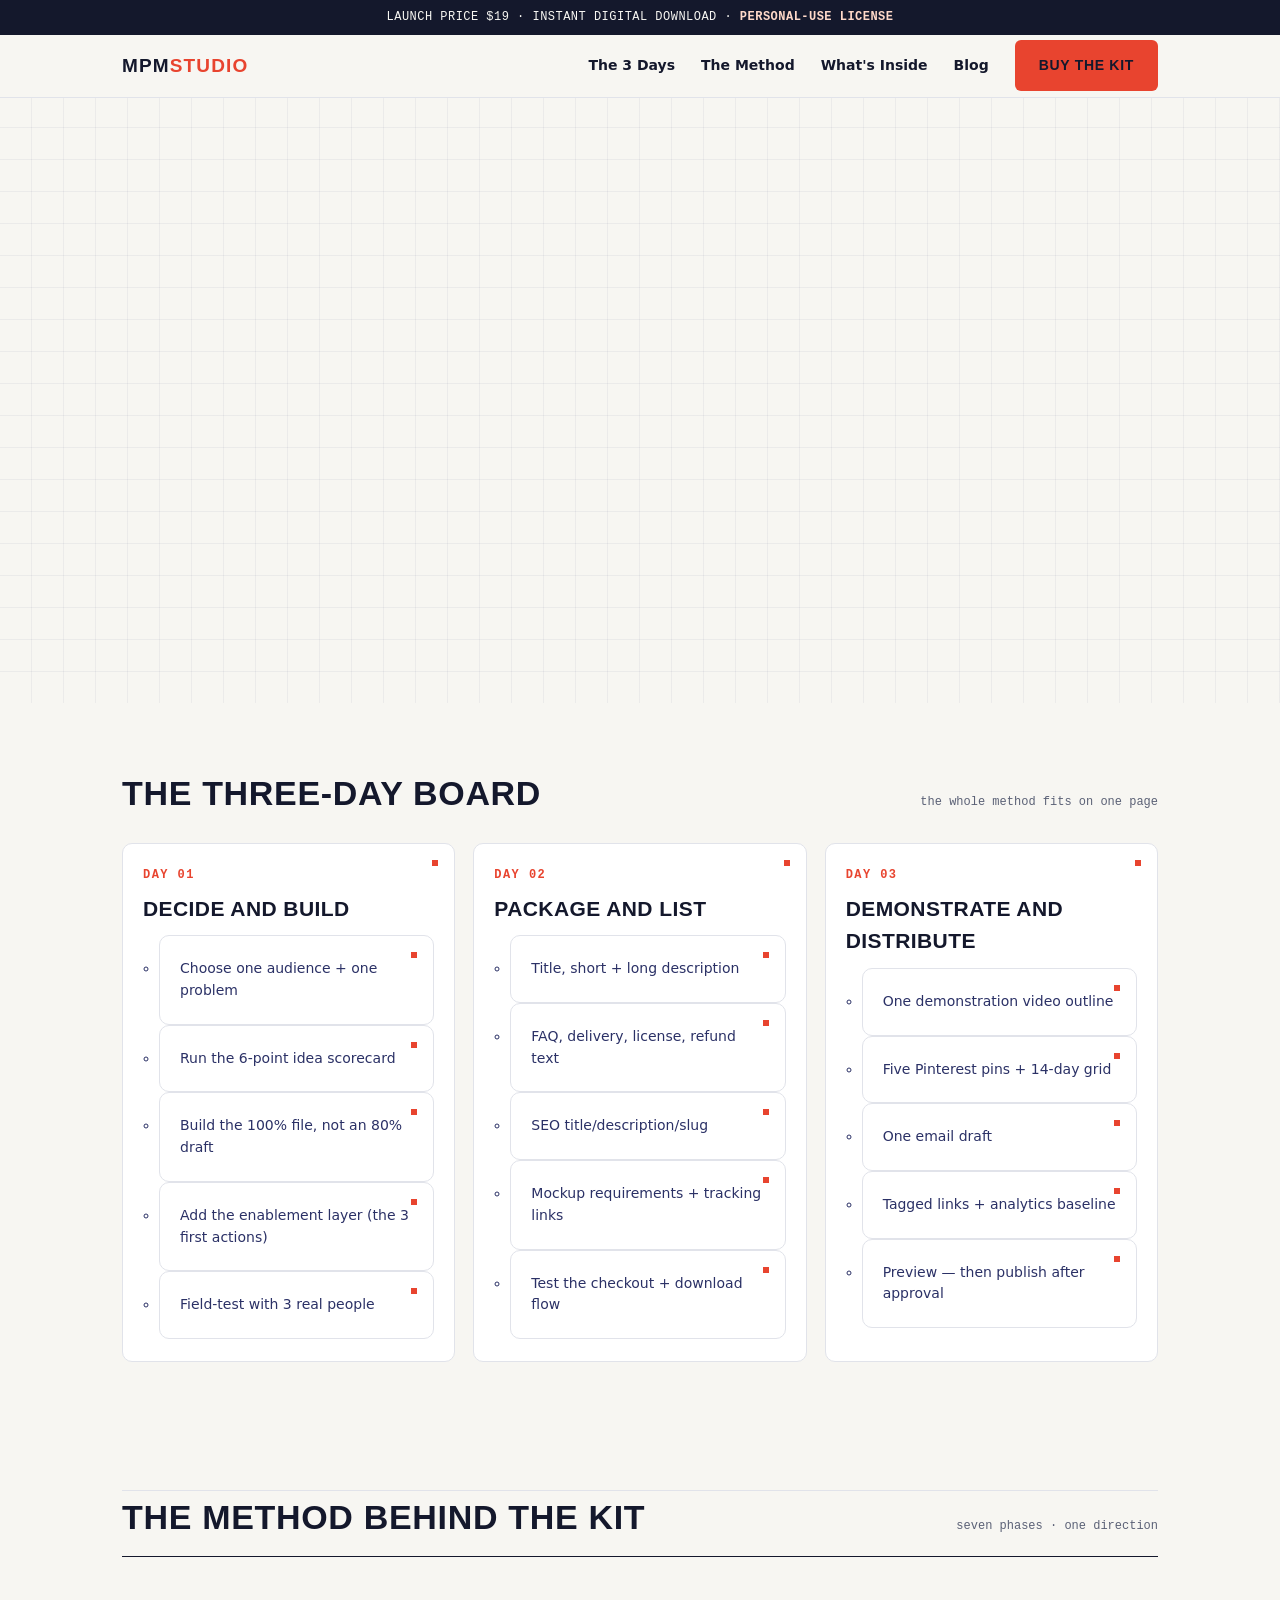
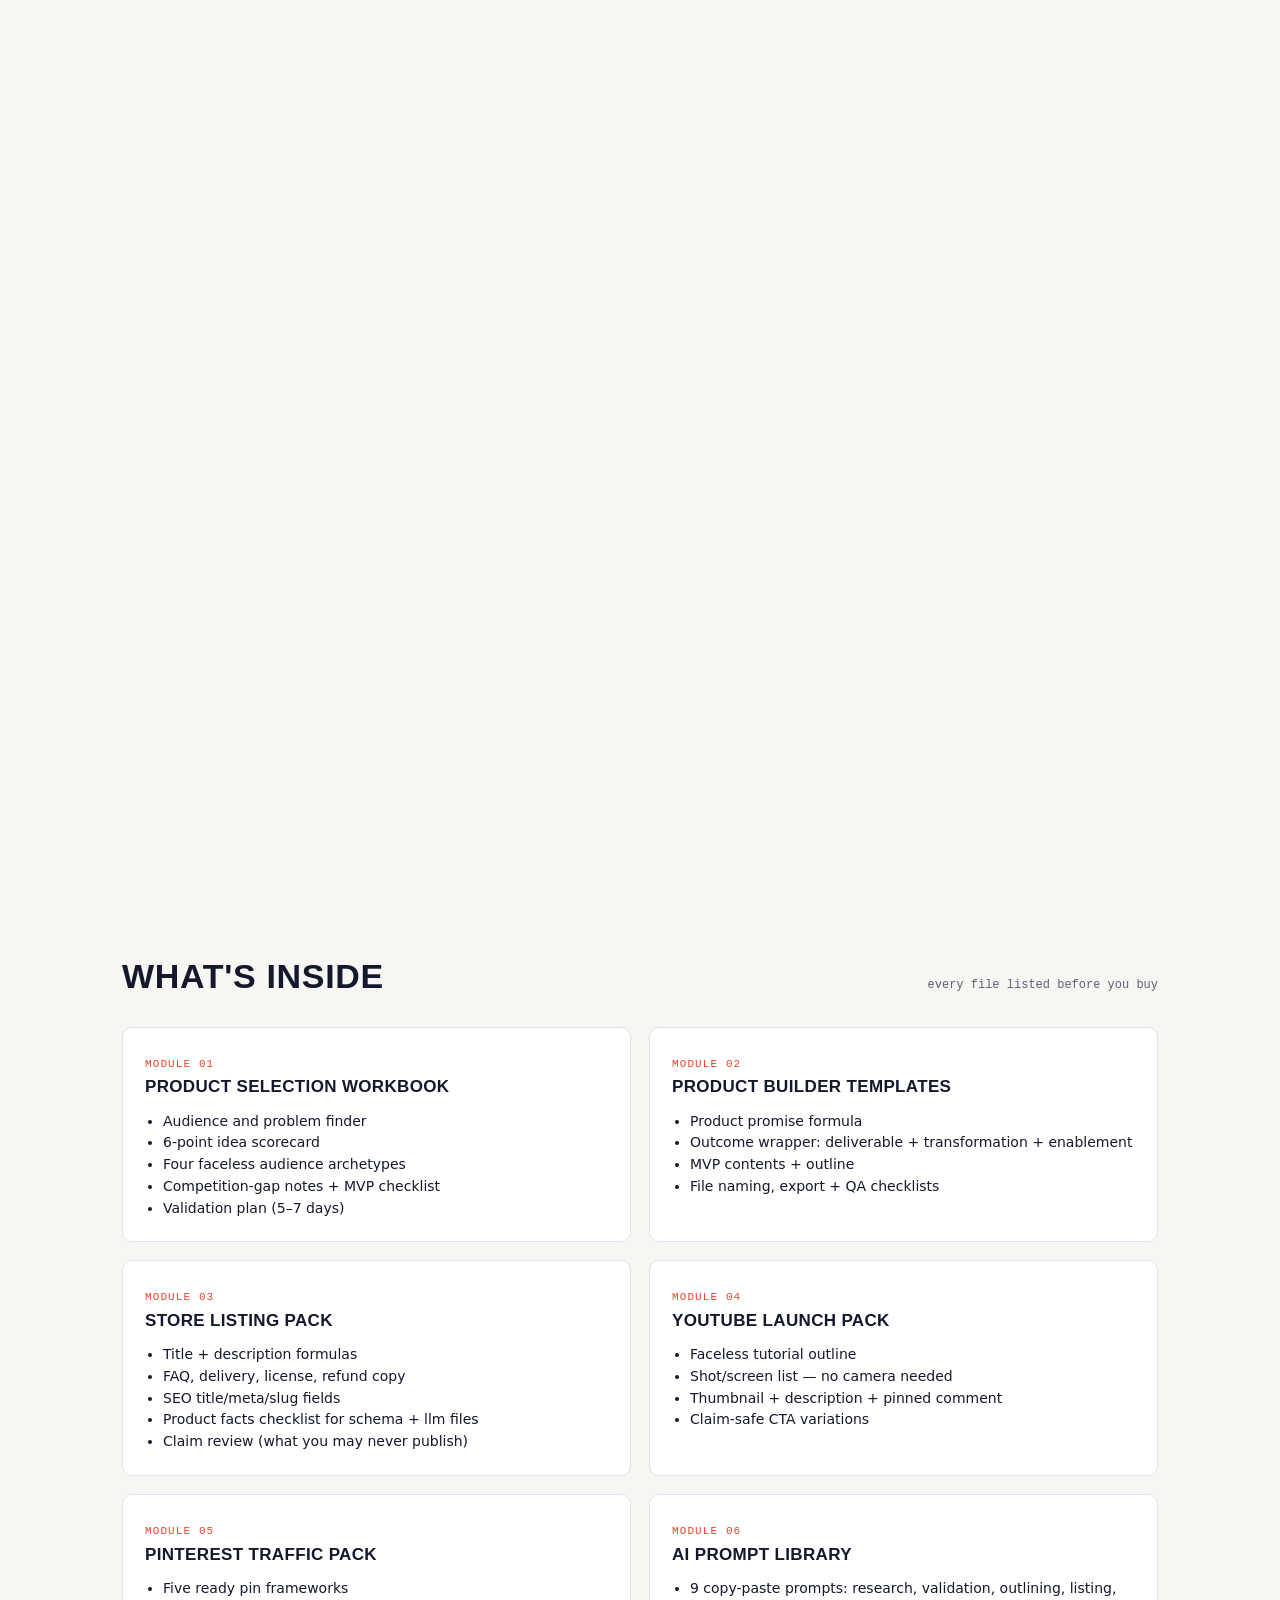
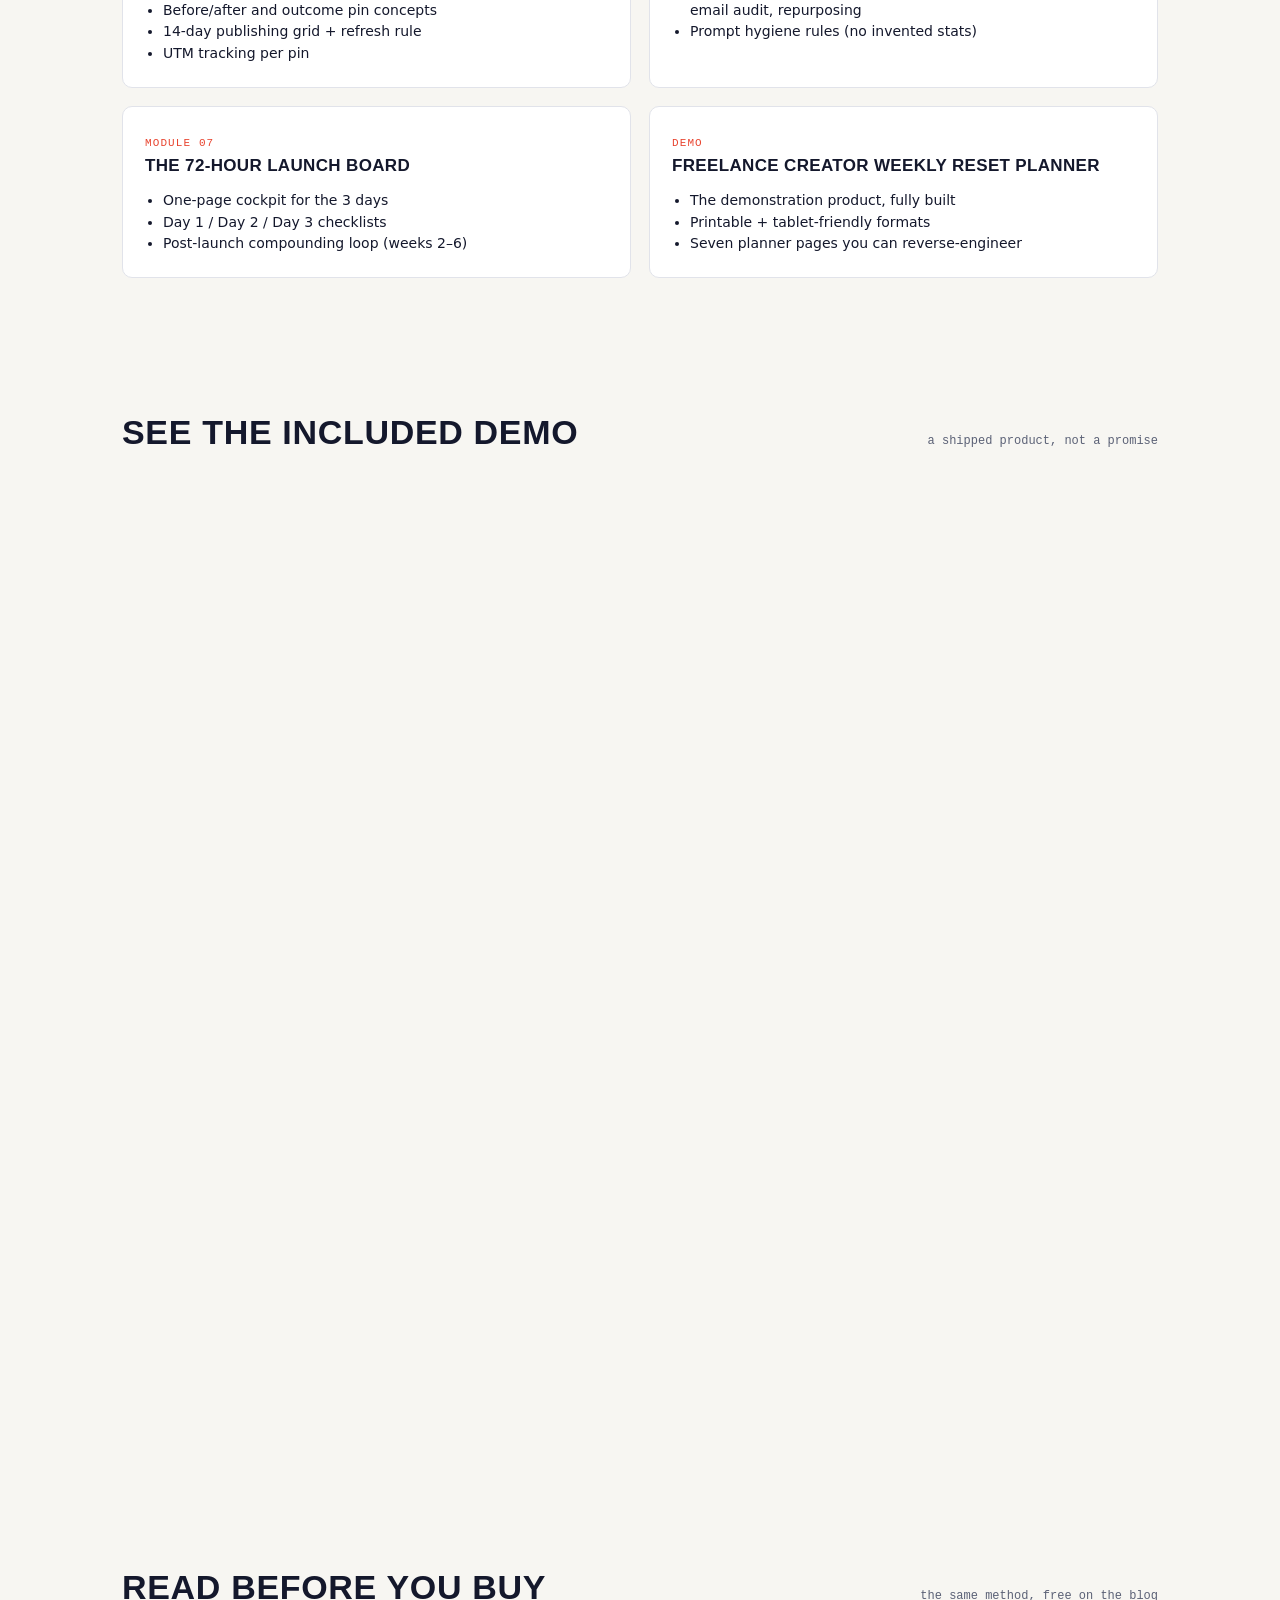
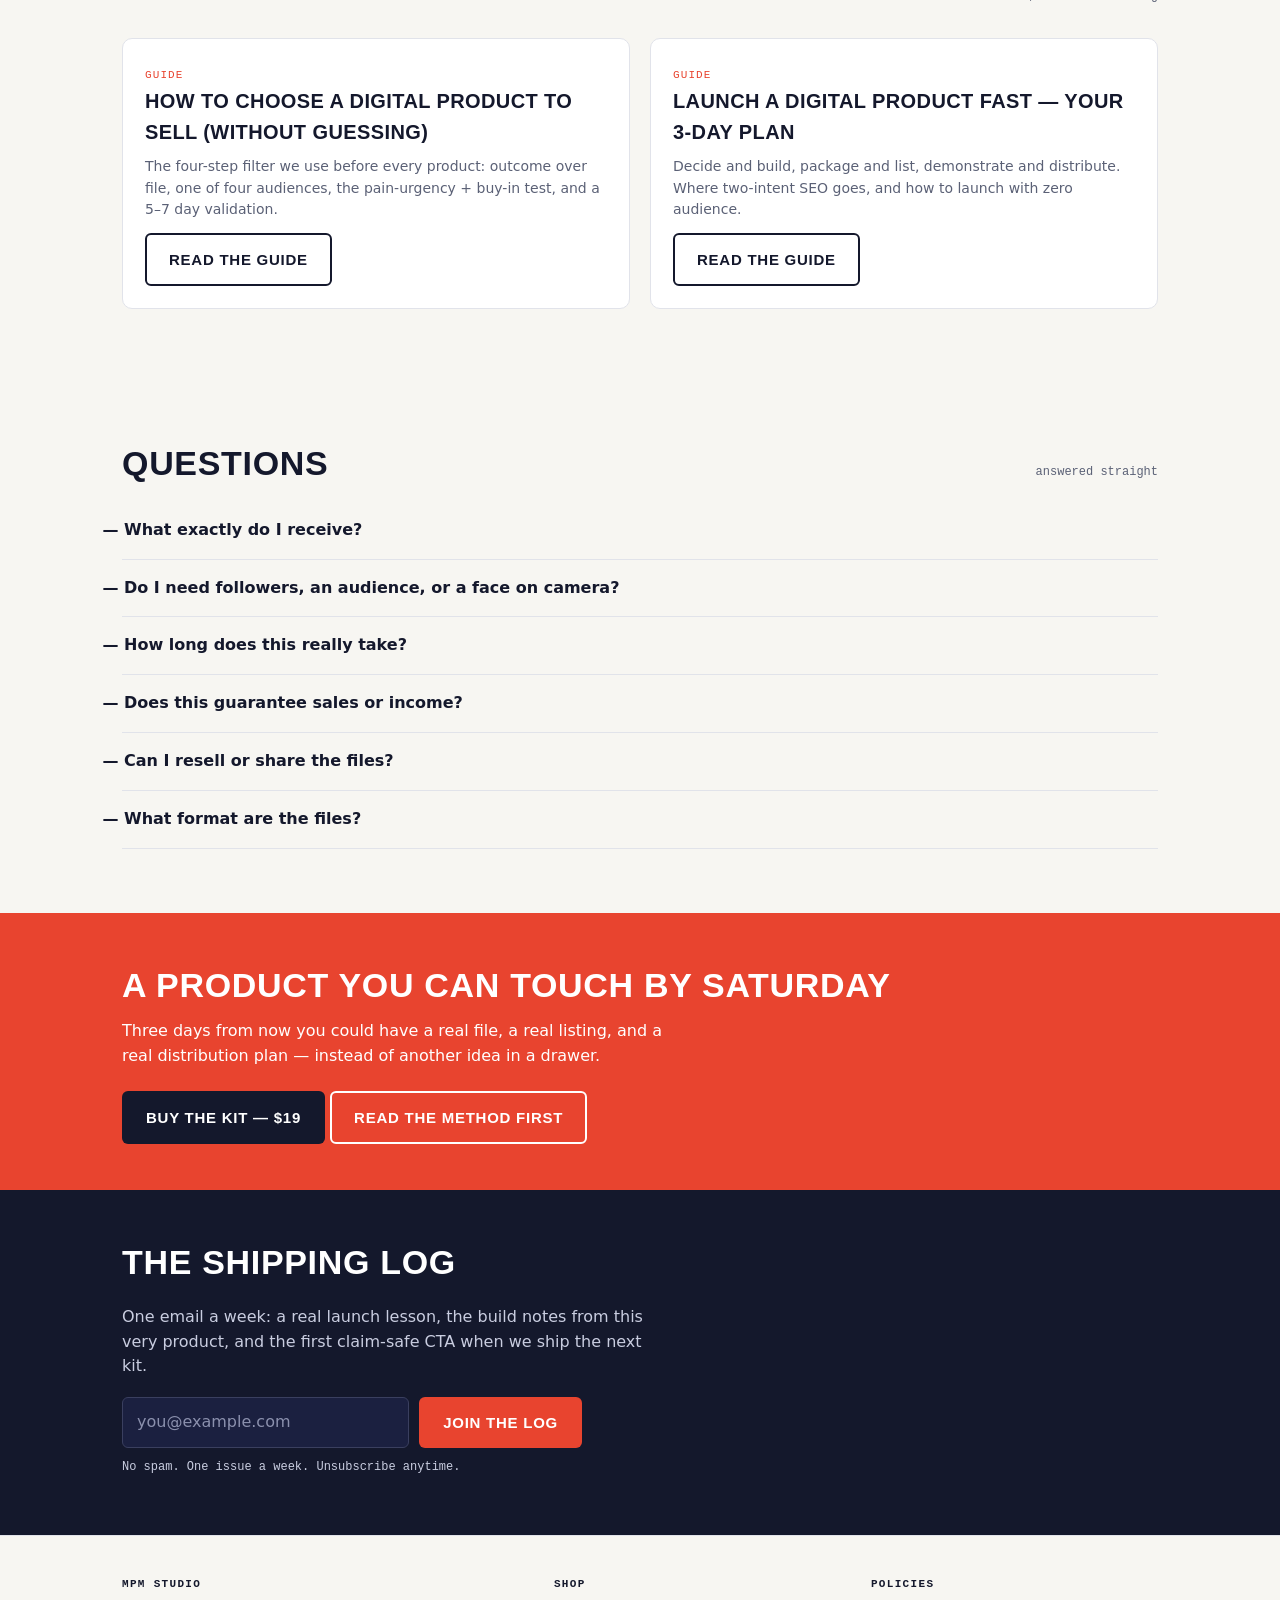
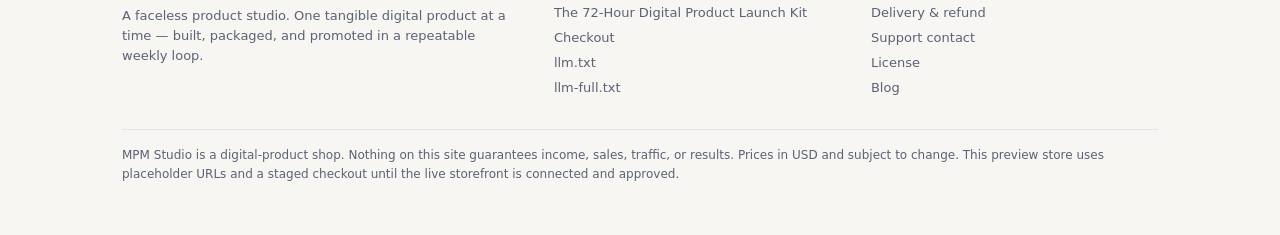
==== index.html @ 65117a48 "Publish MPM Studio site to GitHub Pages" ====
<!DOCTYPE html>
<html lang="en">
<head>
<meta charset="UTF-8">
<meta name="viewport" content="width=device-width, initial-scale=1.0">
<title>The 72-Hour Digital Product Launch Kit — Build, List, and Promote Your First Digital Offer</title>
<meta name="description" content="Turn one useful idea into a finished digital product, a store-ready listing, and a 3-day promotion plan. Product workbook, builder templates, listing pack, YouTube + Pinterest packs, AI prompt library, and 72-hour launch board. Personal-use license, instant download.">
<link rel="canonical" href="https://mpm-studio-4.myshopify.com/products/72-hour-digital-product-launch-kit">
<meta property="og:type" content="product">
<meta property="og:title" content="The 72-Hour Digital Product Launch Kit">
<meta property="og:description" content="A practical build-list-promote kit for creators who are done collecting ideas and ready to ship one product.">
<meta name="robots" content="index,follow">
<link rel="stylesheet" href="assets/style.css">

<script type="application/ld+json">
{
  "@context": "https://schema.org",
  "@type": "Product",
  "name": "The 72-Hour Digital Product Launch Kit",
  "description": "A planning and production toolkit that turns one useful idea into a finished digital product, a store-ready listing, and a simple three-day promotion plan.",
  "brand": { "@type": "Brand", "name": "MPM Studio" },
  "offers": {
    "@type": "Offer",
    "price": "19",
    "priceCurrency": "USD",
    "priceValidUntil": "2026-12-31",
    "availability": "https://schema.org/InStock",
    "url": "https://mpm-studio-4.myshopify.com/products/72-hour-digital-product-launch-kit"
  },
  "aggregateRating": {
    "@type": "AggregateRating",
    "ratingValue": "0",
    "reviewCount": "0"
  }
}
</script>
</head>
<body>
<a class="skip" href="#main">Skip to content</a>

<div class="announce">LAUNCH PRICE $19 · INSTANT DIGITAL DOWNLOAD · <b>PERSONAL-USE LICENSE</b></div>

<header class="site-nav">
  <div class="container nav-inner">
    <a class="brand" href="index.html">MPM<span>STUDIO</span></a>
    <nav aria-label="Primary">
      <ul class="nav-links">
        <li><a href="index.html#board">The 3 Days</a></li>
        <li><a href="index.html#method">The Method</a></li>
        <li><a href="index.html#inside">What's Inside</a></li>
        <li><a href="blog.html">Blog</a></li>
        <li><a class="btn btn-primary" href="checkout.html">Buy the Kit</a></li>
      </ul>
    </nav>
  </div>
</header>

<main id="main">
<!-- HERO -->
<section class="hero hero-corners" aria-label="Product introduction">
  <div class="container hero-grid">
    <div data-reveal>
      <p class="eyebrow">The faceless creator's launch kit</p>
      <h1>Ship your first digital product in <span class="hl">72 hours</span></h1>
      <p class="hero-sub">One idea. One niche. Three focused days. This kit turns an idea you keep meaning to build into a <b>finished file, a store-ready listing, and a promotion plan</b> — no audience, no camera, no face required.</p>
      <div class="hero-actions">
        <a class="btn btn-primary" href="checkout.html">Buy the kit — $19</a>
        <a class="btn btn-ghost" href="#inside">See what's inside</a>
      </div>
      <p class="hero-trust">72 hours is a workflow target, not a guarantee of sales. · Personal-use license · Instant download</p>
    </div>

    <div class="panel" data-reveal aria-label="Live 72 hour workflow countdown">
      <div class="panel-label"><span><span class="tick"></span>LAUNCH WORKFLOW</span><span>TARGET — NOT GUARANTEE</span></div>
      <div class="count-row">
        <div class="count-cell"><div class="count-num" data-count>72</div><div class="count-label">hours</div></div>
        <div class="count-cell"><div class="count-num" data-count>00</div><div class="count-label">minutes</div></div>
        <div class="count-cell"><div class="count-num" data-count>00</div><div class="count-label">seconds</div></div>
      </div>
      <div class="daystrip">
        <span><b>Day 1</b> / Build</span>
        <span><b>Day 2</b> / List</span>
        <span><b>Day 3</b> / Promote</span>
      </div>
      <div class="progress"><div class="progress-in" data-progress></div></div>
    </div>
  </div>
</section>

<!-- 3-DAY BOARD -->
<section class="section" id="board">
  <div class="container">
    <div class="section-head">
      <h2 class="section-title">The three-day board</h2>
      <span class="section-note">the whole method fits on one page</span>
    </div>
    <ol class="dayboard">
      <li>
        <div class="dnum">DAY 01</div>
        <h3>Decide and build</h3>
        <ul>
          <li>Choose one audience + one problem</li>
          <li>Run the 6-point idea scorecard</li>
          <li>Build the 100% file, not an 80% draft</li>
          <li>Add the enablement layer (the 3 first actions)</li>
          <li>Field-test with 3 real people</li>
        </ul>
      </li>
      <li>
        <div class="dnum">DAY 02</div>
        <h3>Package and list</h3>
        <ul>
          <li>Title, short + long description</li>
          <li>FAQ, delivery, license, refund text</li>
          <li>SEO title/description/slug</li>
          <li>Mockup requirements + tracking links</li>
          <li>Test the checkout + download flow</li>
        </ul>
      </li>
      <li>
        <div class="dnum">DAY 03</div>
        <h3>Demonstrate and distribute</h3>
        <ul>
          <li>One demonstration video outline</li>
          <li>Five Pinterest pins + 14-day grid</li>
          <li>One email draft</li>
          <li>Tagged links + analytics baseline</li>
          <li>Preview — then publish after approval</li>
        </ul>
      </li>
    </ol>
  </div>
</section>

<!-- THE METHOD -->
<section class="section" id="method">
  <div class="container">
    <hr class="hairline">
    <div class="section-head">
      <h2 class="section-title">The method behind the kit</h2>
      <span class="section-note">seven phases · one direction</span>
    </div>
    <div class="spec">
      <div class="spec-row" data-reveal>
        <div class="spec-num">01</div>
        <div><div class="spec-name">Position one audience</div><p class="spec-desc">Specific beats broad. Pick an audience you can understand without guessing — then sell the outcome, not the file.</p></div>
        <div class="spec-kpi"><b>Decision</b>1 audience · 1 problem · 1 outcome</div>
      </div>
      <div class="spec-row" data-reveal>
        <div class="spec-num">02</div>
        <div><div class="spec-name">Validate in 5–7 days</div><p class="spec-desc">Keyword scan, marketplace gaps, community questions, pre-sell to 10 people. Weak result = change the wrapper, keep the format.</p></div>
        <div class="spec-kpi"><b>Signal</b>3+ replies or any purchase</div>
      </div>
      <div class="spec-row" data-reveal>
        <div class="spec-num">03</div>
        <div><div class="spec-name">Build the outcome wrapper</div><p class="spec-desc">Deliverable + transformation + enablement. The transformation is your headline; enablement is why buyers trust you.</p></div>
        <div class="spec-kpi"><b>Artifact</b>100% file + 3 first actions</div>
      </div>
      <div class="spec-row" data-reveal>
        <div class="spec-num">04</div>
        <div><div class="spec-name">Ship and package</div><p class="spec-desc">Export A4, US Letter, and tablet formats. File naming, versioning, export QA — nothing ships half-checked.</p></div>
        <div class="spec-kpi"><b>Output</b>Export manifest passes QA</div>
      </div>
      <div class="spec-row" data-reveal>
        <div class="spec-num">05</div>
        <div><div class="spec-name">List with two-intent SEO</div><p class="spec-desc">Informational queries live on blog posts. Commercial queries live on the product page. Two intents, two destinations.</p></div>
        <div class="spec-kpi"><b>Surface</b>1 product page + blog reads</div>
      </div>
      <div class="spec-row" data-reveal>
        <div class="spec-num">06</div>
        <div><div class="spec-name">Automate fulfillment</div><p class="spec-desc">Instant delivery, 3-email post-purchase sequence, 7-day auto-refund buffer. Create once, sell with pipeline as the only bottleneck.</p></div>
        <div class="spec-kpi"><b>Flow</b>2-min setup, 3 emails</div>
      </div>
      <div class="spec-row" data-reveal>
        <div class="spec-num">07</div>
        <div><div class="spec-name">Grow past search</div><p class="spec-desc">Pinterest, email list, and niche communities — traffic that doesn't sit under Google's AI Overviews.</p></div>
        <div class="spec-kpi"><b>Loop</b>5–10 pins · 1 email · 1 post / week</div>
      </div>
    </div>
  </div>
</section>

<!-- INSIDE -->
<section class="section" id="inside">
  <div class="container">
    <div class="section-head">
      <h2 class="section-title">What's inside</h2>
      <span class="section-note">every file listed before you buy</span>
    </div>
    <div class="grid2">
      <div class="card"><span class="tag">Module 01</span><h3>Product Selection Workbook</h3><ul><li>Audience and problem finder</li><li>6-point idea scorecard</li><li>Four faceless audience archetypes</li><li>Competition-gap notes + MVP checklist</li><li>Validation plan (5–7 days)</li></ul></div>
      <div class="card"><span class="tag">Module 02</span><h3>Product Builder Templates</h3><ul><li>Product promise formula</li><li>Outcome wrapper: deliverable + transformation + enablement</li><li>MVP contents + outline</li><li>File naming, export + QA checklists</li></ul></div>
      <div class="card"><span class="tag">Module 03</span><h3>Store Listing Pack</h3><ul><li>Title + description formulas</li><li>FAQ, delivery, license, refund copy</li><li>SEO title/meta/slug fields</li><li>Product facts checklist for schema + llm files</li><li>Claim review (what you may never publish)</li></ul></div>
      <div class="card"><span class="tag">Module 04</span><h3>YouTube Launch Pack</h3><ul><li>Faceless tutorial outline</li><li>Shot/screen list — no camera needed</li><li>Thumbnail + description + pinned comment</li><li>Claim-safe CTA variations</li></ul></div>
      <div class="card"><span class="tag">Module 05</span><h3>Pinterest Traffic Pack</h3><ul><li>Five ready pin frameworks</li><li>Before/after and outcome pin concepts</li><li>14-day publishing grid + refresh rule</li><li>UTM tracking per pin</li></ul></div>
      <div class="card"><span class="tag">Module 06</span><h3>AI Prompt Library</h3><ul><li>9 copy-paste prompts: research, validation, outlining, listing, email audit, repurposing</li><li>Prompt hygiene rules (no invented stats)</li></ul></div>
      <div class="card"><span class="tag">Module 07</span><h3>The 72-Hour Launch Board</h3><ul><li>One-page cockpit for the 3 days</li><li>Day 1 / Day 2 / Day 3 checklists</li><li>Post-launch compounding loop (weeks 2–6)</li></ul></div>
      <div class="card"><span class="tag">Demo</span><h3>Freelance Creator Weekly Reset Planner</h3><ul><li>The demonstration product, fully built</li><li>Printable + tablet-friendly formats</li><li>Seven planner pages you can reverse-engineer</li></ul></div>
    </div>
  </div>
</section>

<!-- DEMO PREVIEW -->
<section class="section">
  <div class="container">
    <div class="section-head">
      <h2 class="section-title">See the included demo</h2>
      <span class="section-note">a shipped product, not a promise</span>
    </div>
    <div class="demo" data-reveal>
      <div class="demo-flat" aria-hidden="true">
        <div class="fh">Weekly Reset — Page 1</div>
        <div class="frow"><span class="fdot"></span>One outcome that makes this week work</div>
        <div class="fline ac"></div>
        <div class="frow"><span class="fdot"></span>Three priorities</div>
        <div class="fline"></div><div class="fline"></div><div class="fline"></div>
        <div class="frow"><span class="fdot"></span>Client work tracker</div>
        <div class="fline"></div>
        <div class="frow"><span class="fdot"></span>Friday review</div>
        <div class="fline"></div>
      </div>
      <div class="demo-side">
        <h3>Freelance Creator Weekly Reset Planner</h3>
        <p>A printable, tablet-friendly planner inside the kit: one weekly outcome, client work parked on the page, admin contained, a Friday review, and next-week setup. This is what a finished product looks like — use it, or reverse-engineer its structure.</p>
        <div class="mono">formats: A4 · US Letter · tablet-friendly PDF · personal use</div>
      </div>
    </div>
  </div>
</section>

<!-- PRICING -->
<section class="section" id="buy">
  <div class="container">
    <div class="price-card" data-reveal>
      <p class="eyebrow" style="margin-bottom:0">One kit · one launch · yours forever</p>
      <div class="price-row">
        <div class="price">$19<span class="was">$29</span></div>
        <div>
          <div class="btn btn-primary" style="cursor:pointer" onclick="location.href='checkout.html'">Buy the kit</div>
        </div>
      </div>
      <p class="price-note">launch price ends when the launch does · $29 standard thereafter</p>
      <ul class="price-list">
        <li>All 7 modules + the demo planner, as working files</li>
        <li>Printable HTML versions of the workbook and planner</li>
        <li>Personal-use license (build your own products freely)</li>
        <li>Instant download after checkout · no shipping</li>
        <li>No guarantees — an honest workflow instead of a hype formula</li>
      </ul>
      <p class="price-foot">Refund policy and support contact available before purchase. See checkout page.</p>
    </div>
  </div>
</section>

<!-- BLOG -->
<section class="section">
  <div class="container">
    <div class="section-head">
      <h2 class="section-title">Read before you buy</h2>
      <span class="section-note">the same method, free on the blog</span>
    </div>
    <div class="blog-grid">
      <div class="card"><span class="tag">Guide</span><h3>How to choose a digital product to sell (without guessing)</h3><p>The four-step filter we use before every product: outcome over file, one of four audiences, the pain-urgency + buy-in test, and a 5–7 day validation.</p><a class="btn btn-ghost" href="blog/how-to-choose-a-digital-product-to-sell.html">Read the guide</a></div>
      <div class="card"><span class="tag">Guide</span><h3>Launch a digital product fast — your 3-day plan</h3><p>Decide and build, package and list, demonstrate and distribute. Where two-intent SEO goes, and how to launch with zero audience.</p><a class="btn btn-ghost" href="blog/turn-any-idea-into-a-shippable-product-in-3-days.html">Read the guide</a></div>
    </div>
  </div>
</section>

<!-- FAQ -->
<section class="section">
  <div class="container">
    <div class="section-head">
      <h2 class="section-title">Questions</h2>
      <span class="section-note">answered straight</span>
    </div>
    <div class="faq">
      <details>
        <summary>What exactly do I receive?</summary>
        <p>Seven working modules (selection workbook, builder templates, listing pack, YouTube pack, Pinterest pack, AI prompt library, launch board), the Freelance Creator Weekly Reset Planner demo, printable HTML versions, and the license. Every file is listed on this page before you buy.</p>
      </details>
      <details>
        <summary>Do I need followers, an audience, or a face on camera?</summary>
        <p>No. The kit is built for faceless operation. Distribution covers off-search funnels (Pinterest, email, niche communities) precisely because you don't need a personal brand to reach people.</p>
      </details>
      <details>
        <summary>How long does this really take?</summary>
        <p>The 72 hours are a workflow target: three focused working days (build, list, promote). Most people finish inside it when they keep the scope small — something the kit forces on Day 1.</p>
      </details>
      <details>
        <summary>Does this guarantee sales or income?</summary>
        <p>No. Nothing here promises income, traffic, or results. The kit gives you the workflow and the copy frameworks; outcomes depend on your product, audience, execution, and distribution.</p>
      </details>
      <details>
        <summary>Can I resell or share the files?</summary>
        <p>No. Personal-use license: use the kit to build and sell products you create, but you may not resell, redistribute, or republish the kit itself.</p>
      </details>
      <details>
        <summary>What format are the files?</summary>
        <p>Markdown so you can read and edit in any tool, plus HTML pages you can print or save to PDF. Planner formats: A4, US Letter, tablet-friendly.</p>
      </details>
    </div>
  </div>
</section>

<!-- CTA BAND -->
<section class="ctaband">
  <div class="container">
    <h2 class="section-title">A product you can touch by Saturday</h2>
    <p>Three days from now you could have a real file, a real listing, and a real distribution plan — instead of another idea in a drawer.</p>
    <a class="btn btn-ink" href="checkout.html">Buy the kit — $19</a>
    <a class="btn btn-ghost" href="blog.html">Read the method first</a>
  </div>
</section>

<!-- NEWSLETTER -->
<section class="newsletter" id="newsletter">
  <div class="container">
    <h2 class="section-title">The shipping log</h2>
    <p>One email a week: a real launch lesson, the build notes from this very product, and the first claim-safe CTA when we ship the next kit.</p>
    <form class="news-form" data-newsletter>
      <input type="email" placeholder="you@example.com" aria-label="Email address" required>
      <button class="btn" type="submit">Join the log</button>
    </form>
    <p class="form-note" data-note>No spam. One issue a week. Unsubscribe anytime.</p>
  </div>
</section>
</main>

<footer>
  <div class="container">
    <div class="foot-grid">
      <div>
        <h4>MPM Studio</h4>
        <p>A faceless product studio. One tangible digital product at a time — built, packaged, and promoted in a repeatable weekly loop.</p>
      </div>
      <div>
        <h4>Shop</h4>
        <ul>
          <li><a href="index.html">The 72-Hour Digital Product Launch Kit</a></li>
          <li><a href="checkout.html">Checkout</a></li>
          <li><a href="aieo/llm.txt">llm.txt</a></li>
          <li><a href="aieo/llm-full.txt">llm-full.txt</a></li>
        </ul>
      </div>
      <div>
        <h4>Policies</h4>
        <ul>
          <li><a href="checkout.html">Delivery &amp; refund</a></li>
          <li><a href="checkout.html">Support contact</a></li>
          <li><a href="LICENSE.html">License</a></li>
          <li><a href="blog.html">Blog</a></li>
        </ul>
      </div>
    </div>
    <p class="foot-disclaimer">MPM Studio is a digital-product shop. Nothing on this site guarantees income, sales, traffic, or results. Prices in USD and subject to change. This preview store uses placeholder URLs and a staged checkout until the live storefront is connected and approved.</p>
  </div>
</footer>

<script src="assets/app.js"></script>
</body>
</html>
---- assets/style.css ----
:root {
  --ink: #14182c;
  --blueprint: #2e3566;
  --paper: #f7f6f2;
  --panel: #ffffff;
  --line: #e1e3ea;
  --signal: #e8442f;
  --muted: #5b6176;
  --ink-soft: #2b3166;
  --display: "Arial Narrow", "Helvetica Neue", Arial, sans-serif;
  --body: system-ui, "Segoe UI", Arial, sans-serif;
  --mono: ui-monospace, "Cascadia Mono", Consolas, "Courier New", monospace;
}

* { box-sizing: border-box; }
html { scroll-behavior: smooth; }
body {
  margin: 0;
  font-family: var(--body);
  color: var(--ink);
  background: var(--paper);
  line-height: 1.55;
  -webkit-font-smoothing: antialiased;
}
img { max-width: 100%; display: block; }
a { color: var(--blueprint); text-decoration-color: var(--signal); text-underline-offset: 3px; }
a:hover { text-decoration-thickness: 2px; }

.container { max-width: 1080px; margin: 0 auto; padding: 0 22px; }
.mono, .eyebrow, .count-num, .tick-label, .rule { font-family: var(--mono); }

.eyebrow {
  font-size: 12px; letter-spacing: 0.14em; text-transform: uppercase;
  color: var(--signal); font-weight: 700; margin: 0 0 8px;
}
.hairline { border: 0; border-top: 1px solid var(--line); margin: 0; }

/* announcement + nav */
.announce {
  background: var(--ink); color: var(--paper); font-family: var(--mono);
  font-size: 12px; letter-spacing: 0.04em; text-align: center; padding: 8px 16px;
}
.announce b { color: #ffd9c9; }
.site-nav { border-bottom: 1px solid var(--line); background: var(--paper); position: sticky; top: 0; z-index: 20; }
.nav-inner { display: flex; align-items: center; justify-content: space-between; height: 62px; }
.brand { font-family: var(--display); font-weight: 900; letter-spacing: 0.06em; text-transform: uppercase; font-size: 19px; color: var(--ink); text-decoration: none; }
.brand span { color: var(--signal); }
.nav-links { display: flex; gap: 26px; align-items: center; list-style: none; margin: 0; padding: 0; }
.nav-links a { text-decoration: none; font-size: 14px; color: var(--ink); font-weight: 600; }
.nav-links a:hover { color: var(--signal); }

/* buttons */
.btn { display: inline-block; font-family: var(--display); font-weight: 800; text-transform: uppercase; letter-spacing: 0.05em; font-size: 15px; padding: 13px 22px; border-radius: 6px; text-decoration: none; border: 2px solid transparent; transition: transform .08s ease, box-shadow .08s ease; cursor: pointer; }
.btn:active { transform: translateY(1px); }
.btn-primary { background: var(--signal); color: #fff; }
.btn-primary:hover { color: #fff; box-shadow: 0 6px 18px rgba(232, 68, 47, .28); }
.btn-ink { background: var(--ink); color: #fff; }
.btn-ink:hover { color: #fff; background: var(--blueprint); }
.btn-ghost { background: transparent; border-color: var(--ink); color: var(--ink); }
.btn-ghost:hover { border-color: var(--signal); color: var(--signal); }

/* hero */
.hero {
  position: relative; overflow: hidden;
  background:
    repeating-linear-gradient(0deg, transparent 0 31px, rgba(46,53,102,.06) 31px 32px),
    repeating-linear-gradient(90deg, transparent 0 31px, rgba(46,53,102,.06) 31px 32px),
    var(--paper);
}
.hero-corners::before { content: attr(data-crosshair); }
.hero-grid { display: grid; grid-template-columns: 1.15fr .85fr; gap: 48px; padding: 64px 0 72px; align-items: center; }
.hero h1 {
  font-family: var(--display); font-weight: 900; text-transform: uppercase;
  font-size: clamp(38px, 5.4vw, 60px); line-height: .98; letter-spacing: 0.015em; margin: 0 0 18px;
}
.hero h1 .hl { color: var(--signal); }
.hero-sub { font-size: 18px; color: var(--muted); max-width: 46ch; margin: 0 0 26px; }
.hero-sub b { color: var(--ink); }
.hero-actions { display: flex; gap: 14px; flex-wrap: wrap; margin-bottom: 20px; }
.hero-trust { font-family: var(--mono); font-size: 12px; color: var(--muted); margin: 0; }

/* countdown instrument panel */
.panel {
  background: var(--panel); border: 1px solid var(--ink); border-radius: 12px;
  padding: 26px 24px 24px; position: relative; box-shadow: 8px 8px 0 rgba(20,24,44,.08);
}
.panel::before, .panel::after { content: ""; position: absolute; width: 14px; height: 14px; }
.panel::before { top: -1px; left: -1px; border-top: 3px solid var(--signal); border-left: 3px solid var(--signal); border-top-left-radius: 12px; }
.panel::after { bottom: -1px; right: -1px; border-bottom: 3px solid var(--signal); border-right: 3px solid var(--signal); border-bottom-right-radius: 12px; }
.panel-label { font-family: var(--mono); font-size: 11px; letter-spacing: .14em; text-transform: uppercase; color: var(--muted); display: flex; justify-content: space-between; margin-bottom: 14px; }
.tick { width: 8px; height: 8px; background: var(--signal); display: inline-block; margin-right: 6px; animation: blink 1.6s steps(1) infinite; }
@keyframes blink { 50% { opacity: 0; } }
.count-row { display: grid; grid-template-columns: repeat(3, 1fr); gap: 10px; margin-bottom: 22px; }
.count-cell { border: 1px solid var(--line); border-radius: 8px; padding: 14px 6px 10px; text-align: center; background: #fbfbfa; }
.count-num { font-size: clamp(30px, 4vw, 42px); font-weight: 700; line-height: 1; color: var(--ink); font-variant-numeric: tabular-nums; }
.count-label { font-family: var(--mono); font-size: 10px; letter-spacing: .12em; text-transform: uppercase; color: var(--muted); margin-top: 5px; }
.daystrip { font-family: var(--mono); font-size: 12px; display: flex; justify-content: space-between; color: var(--muted); border-top: 1px dashed var(--line); padding-top: 14px; }
.daystrip b { color: var(--ink); font-weight: 700; }
.progress { height: 6px; background: var(--line); border-radius: 3px; margin-top: 12px; overflow: hidden; }
.progress-in { height: 100%; width: 100%; background: var(--signal); border-radius: 3px; }

/* section structure */
.section { padding: 64px 0; }
.section-head { display: flex; align-items: baseline; justify-content: space-between; gap: 20px; margin-bottom: 12px; }
.section-title { font-family: var(--display); font-weight: 900; text-transform: uppercase; font-size: clamp(24px, 3.2vw, 34px); letter-spacing: .02em; margin: 0; }
.section-note { font-family: var(--mono); font-size: 12px; color: var(--muted); }

/* three-day board */
.dayboard { list-style: none; margin: 24px 0 0; padding: 0; display: grid; grid-template-columns: repeat(3, 1fr); gap: 18px; }
.dayboard li { background: var(--panel); border: 1px solid var(--line); border-radius: 10px; padding: 22px 20px; position: relative; }
.dayboard .dnum { font-family: var(--mono); font-size: 12px; font-weight: 700; color: var(--signal); letter-spacing: .12em; }
.dayboard h3 { font-family: var(--display); font-size: 21px; text-transform: uppercase; letter-spacing: .02em; margin: 8px 0 10px; }
.dayboard ul { margin: 0; padding: 0 0 0 16px; font-size: 14px; color: var(--ink-soft); }
.dayboard li::after { content: ""; position: absolute; top: 16px; right: 16px; width: 6px; height: 6px; background: var(--signal); }

/* spec-sheet method rows */
.spec { border-top: 1px solid var(--ink); }
.spec-row { display: grid; grid-template-columns: 64px 1fr 220px; gap: 18px; padding: 20px 4px; border-bottom: 1px solid var(--line); align-items: baseline; }
.spec-row:hover { background: rgba(46,53,102,.04); }
.spec-num { font-family: var(--mono); font-size: 13px; color: var(--signal); font-weight: 700; }
.spec-name { font-family: var(--display); font-weight: 800; text-transform: uppercase; font-size: 17px; letter-spacing: .02em; }
.spec-desc { font-size: 14px; color: var(--muted); margin-top: 2px; }
.spec-kpi { font-family: var(--mono); font-size: 12px; color: var(--ink-soft); }
.spec-kpi b { display: block; color: var(--muted); font-weight: 600; margin-bottom: 2px; }

/* inside cards */
.grid2 { display: grid; grid-template-columns: 1fr 1fr; gap: 18px; margin-top: 24px; }
.card { background: var(--panel); border: 1px solid var(--line); border-radius: 10px; padding: 22px; }
.card h3 { font-family: var(--display); font-weight: 800; text-transform: uppercase; font-size: 17px; letter-spacing: .02em; margin: 0 0 10px; }
.card p { font-size: 14px; color: var(--muted); margin: 0 0 8px; }
.card ul { margin: 8px 0 0; padding-left: 18px; font-size: 14px; }
.card .tag { font-family: var(--mono); font-size: 11px; color: var(--signal); text-transform: uppercase; letter-spacing: .1em; }

/* demo preview */
.demo { display: grid; grid-template-columns: 340px 1fr; gap: 30px; align-items: center; background: var(--ink); color: var(--paper); border-radius: 14px; padding: 34px 30px; margin-top: 24px; }
.demo-flat {
  background: var(--panel); border-radius: 8px; padding: 18px; box-shadow: 0 18px 40px rgba(0,0,0,.35);
}
.demo-flat .fh { font-family: var(--display); font-weight: 900; text-transform: uppercase; font-size: 14px; letter-spacing: .05em; margin-bottom: 10px; }
.demo-flat .fline { height: 9px; background: var(--line); border-radius: 2px; margin: 7px 0; }
.demo-flat .fline.ac { background: #ffe3d9; width: 70%; }
.demo-flat .frow { display: flex; gap: 7px; align-items: center; font-family: var(--mono); font-size: 10px; color: var(--muted); }
.demo-flat .fdot { width: 10px; height: 10px; border-radius: 2px; background: var(--signal); flex: none; }
.demo-side h3 { font-family: var(--display); font-weight: 900; text-transform: uppercase; font-size: 24px; margin: 0 0 10px; letter-spacing: .02em; }
.demo-side p { color: #c9cde0; font-size: 15px; margin: 0 0 18px; max-width: 46ch; }
.demo-side .mono { font-size: 12px; color: #ffd9c9; }

/* pricing */
.price-card { background: var(--panel); border: 2px solid var(--ink); border-radius: 14px; padding: 30px; max-width: 560px; position: relative; box-shadow: 8px 8px 0 rgba(20,24,44,.06); }
.price-row { display: flex; gap: 26px; align-items: baseline; flex-wrap: wrap; }
.price { font-family: var(--display); font-size: 46px; font-weight: 900; letter-spacing: .01em; }
.price .was { font-size: 18px; color: var(--muted); text-decoration: line-through; font-weight: 600; margin-left: 8px; }
.price-note { font-family: var(--mono); font-size: 12px; color: var(--muted); margin-top: 4px; }
.price-list { margin: 20px 0; padding: 0; list-style: none; }
.price-list li { padding: 9px 0 9px 28px; position: relative; font-size: 15px; border-bottom: 1px dashed var(--line); }
.price-list li::before { content: ""; position: absolute; left: 4px; top: 14px; width: 11px; height: 11px; background: var(--signal); border-radius: 3px; }
.price-foot { font-family: var(--mono); font-size: 12px; color: var(--muted); margin-top: 14px; }

/* faq */
.faq details { border-bottom: 1px solid var(--line); padding: 16px 2px; }
.faq summary { cursor: pointer; font-weight: 700; font-size: 16px; list-style: "— "; color: var(--ink); }
.faq summary:hover { color: var(--signal); }
.faq details[open] summary { list-style: "▾ "; }
.faq p { margin: 10px 0 4px; color: var(--muted); font-size: 15px; }

/* blog + article */
.blog-grid { display: grid; grid-template-columns: 1fr 1fr; gap: 20px; margin-top: 24px; }
.blog-grid h3 { font-family: var(--display); font-size: 20px; text-transform: uppercase; letter-spacing: .02em; margin: 0 0 8px; }
.blog-grid p { color: var(--muted); font-size: 14px; margin: 0 0 12px; }
.article { max-width: 720px; margin: 0 auto; padding: 56px 22px 80px; }
.article h1 { font-family: var(--display); font-weight: 900; text-transform: uppercase; font-size: clamp(28px, 4vw, 42px); line-height: 1.05; letter-spacing: .01em; margin: 12px 0 6px; }
.article .byline { font-family: var(--mono); font-size: 12px; color: var(--muted); margin-bottom: 30px; }
.article h2 { font-family: var(--display); font-size: 23px; text-transform: uppercase; letter-spacing: .02em; margin: 40px 0 10px; }
.article p { font-size: 16px; color: #2c2f45; }
.article ul, .article table { font-size: 15px; }
.article table { border-collapse: collapse; width: 100%; margin: 20px 0; }
.article th, .article td { border: 1px solid var(--line); padding: 9px 12px; text-align: left; }
.article th { background: #eef0f7; font-family: var(--mono); font-size: 12px; text-transform: uppercase; }
.article .cta-box { background: var(--ink); color: var(--paper); border-radius: 12px; padding: 26px; margin: 40px 0 0; }
.article .cta-box p { color: #c9cde0; }
.article .cta-box h2 { margin-top: 0; }
.article .btn { color: #fff; }

/* cta band */
.ctaband { background: var(--signal); color: #fff; padding: 46px 0; }
.ctaband .section-title { color: #fff; }
.ctaband p { font-size: 16px; max-width: 56ch; margin: 8px 0 22px; }
.ctaband .btn-ink { background: var(--ink); }
.ctaband .btn-ghost { border-color: #fff; color: #fff; }
.ctaband .btn-ghost:hover { border-color: var(--ink); color: var(--ink); }

/* newsletter */
.newsletter { background: var(--ink); color: var(--paper); padding: 46px 0; }
.newsletter .section-title { color: #fff; }
.newsletter p { color: #c9cde0; max-width: 54ch; }
.news-form { display: flex; gap: 10px; max-width: 460px; margin-top: 18px; flex-wrap: wrap; }
.news-form input { flex: 1; min-width: 220px; padding: 12px 14px; border: 1px solid #3a3f5f; border-radius: 6px; background: #1b2040; color: #fff; font: inherit; }
.news-form input::placeholder { color: #8b90ad; }
.news-form .btn { background: var(--signal); color: #fff; }
.form-note { font-family: var(--mono); font-size: 12px; color: #8b90ad; margin-top: 10px; }

/* footer */
footer { border-top: 1px solid var(--line); padding: 40px 0; font-size: 13px; color: var(--muted); }
.foot-grid { display: grid; grid-template-columns: 1.4fr 1fr 1fr; gap: 30px; }
footer h4 { font-family: var(--mono); font-size: 11px; text-transform: uppercase; letter-spacing: .12em; margin: 0 0 10px; color: var(--ink); }
footer ul { list-style: none; margin: 0; padding: 0; }
footer li { margin: 5px 0; }
footer a { color: var(--muted); text-decoration: none; }
footer a:hover { color: var(--signal); }
.foot-disclaimer { border-top: 1px solid var(--line); margin-top: 26px; padding-top: 16px; font-size: 12px; }

/* checkout */
.checkout-wrap { max-width: 760px; margin: 0 auto; padding: 48px 22px 80px; }
.order-card { background: var(--panel); border: 1px solid var(--line); border-radius: 12px; padding: 26px; }
.field { margin-bottom: 16px; }
.field label { display: block; font-family: var(--mono); font-size: 12px; text-transform: uppercase; letter-spacing: .08em; color: var(--muted); margin-bottom: 6px; font-weight: 700; }
.field input { width: 100%; padding: 12px 14px; border: 1px solid var(--line); border-radius: 6px; font: inherit; background: #fff; }
.field input:focus { outline: 2px solid var(--signal); outline-offset: 0; }
.line-row { display: flex; justify-content: space-between; font-size: 15px; padding: 9px 0; border-bottom: 1px dashed var(--line); }
.line-row .mono { font-size: 13px; }
.total { font-family: var(--display); font-weight: 900; font-size: 22px; }
.demo-note { background: #eef0f7; border-left: 4px solid var(--signal); padding: 12px 14px; font-family: var(--mono); font-size: 12px; margin: 18px 0; }
.confirm { display: none; background: var(--panel); border: 2px solid var(--ink); border-radius: 12px; padding: 30px; box-shadow: 8px 8px 0 rgba(20,24,44,.08); }
.confirm.show { display: block; }
.confirm h2 { margin-top: 0; font-family: var(--display); text-transform: uppercase; letter-spacing: .02em; }
.confirm .btn { margin-right: 10px; }
.tick-big { font-family: var(--mono); color: var(--signal); font-size: 40px; line-height: 1; }

/* misc */
.skip { position: absolute; left: -999px; top: 8px; background: var(--signal); color: #fff; padding: 8px 12px; border-radius: 4px; z-index: 50; }
.skip:focus { left: 8px; }
::selection { background: var(--signal); color: #fff; }
[data-reveal] { opacity: 0; transform: translateY(10px); transition: opacity .5s ease, transform .5s ease; }
[data-reveal].in { opacity: 1; transform: none; }

@media (max-width: 860px) {
  .hero-grid, .demo, .blog-grid { grid-template-columns: 1fr; }
  .spec-row { grid-template-columns: 40px 1fr; }
  .spec-kpi { display: none; }
  .grid2 { grid-template-columns: 1fr; }
  .dayboard { grid-template-columns: 1fr; }
  .foot-grid { grid-template-columns: 1fr; gap: 22px; }
  .nav-links { gap: 14px; }
  .nav-links .cta { display: none; }
}
@media (prefers-reduced-motion: reduce) {
  html { scroll-behavior: auto; }
  [data-reveal] { opacity: 1; transform: none; transition: none; }
  .tick { animation: none; }
}
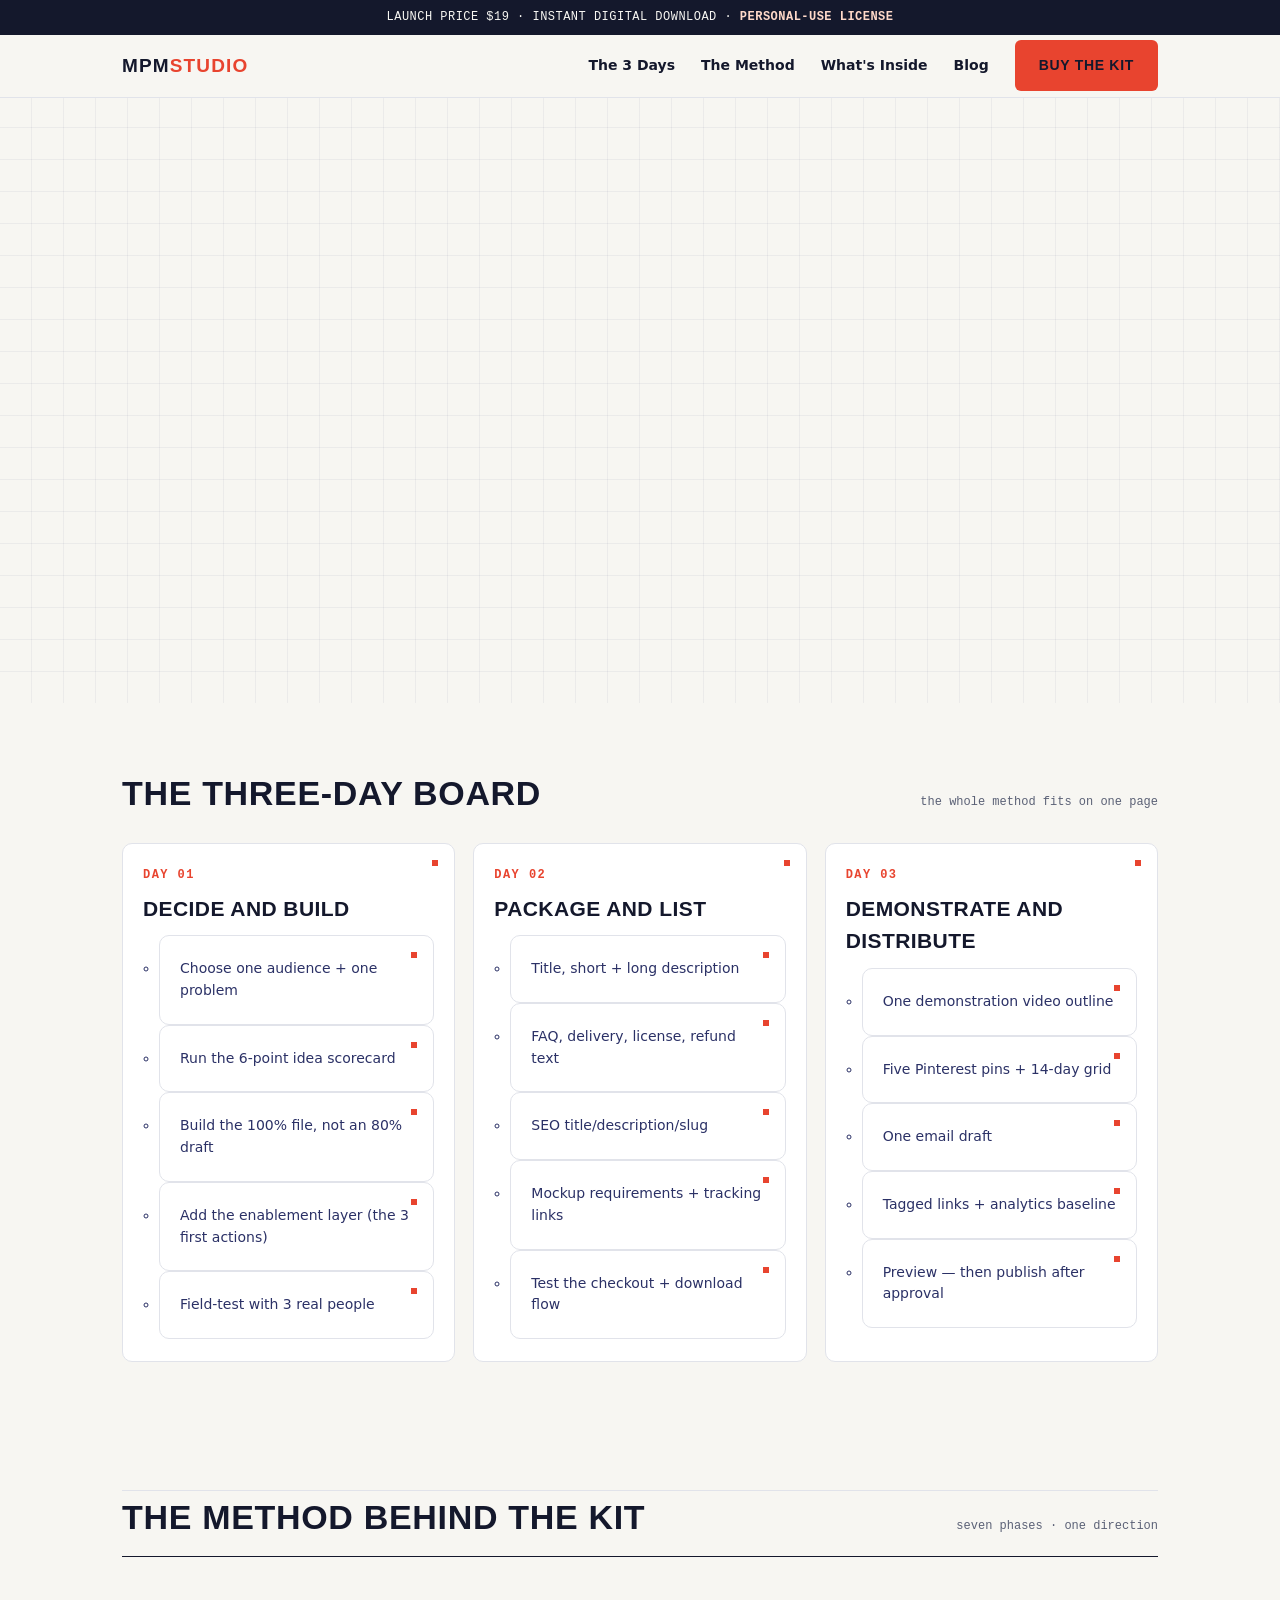
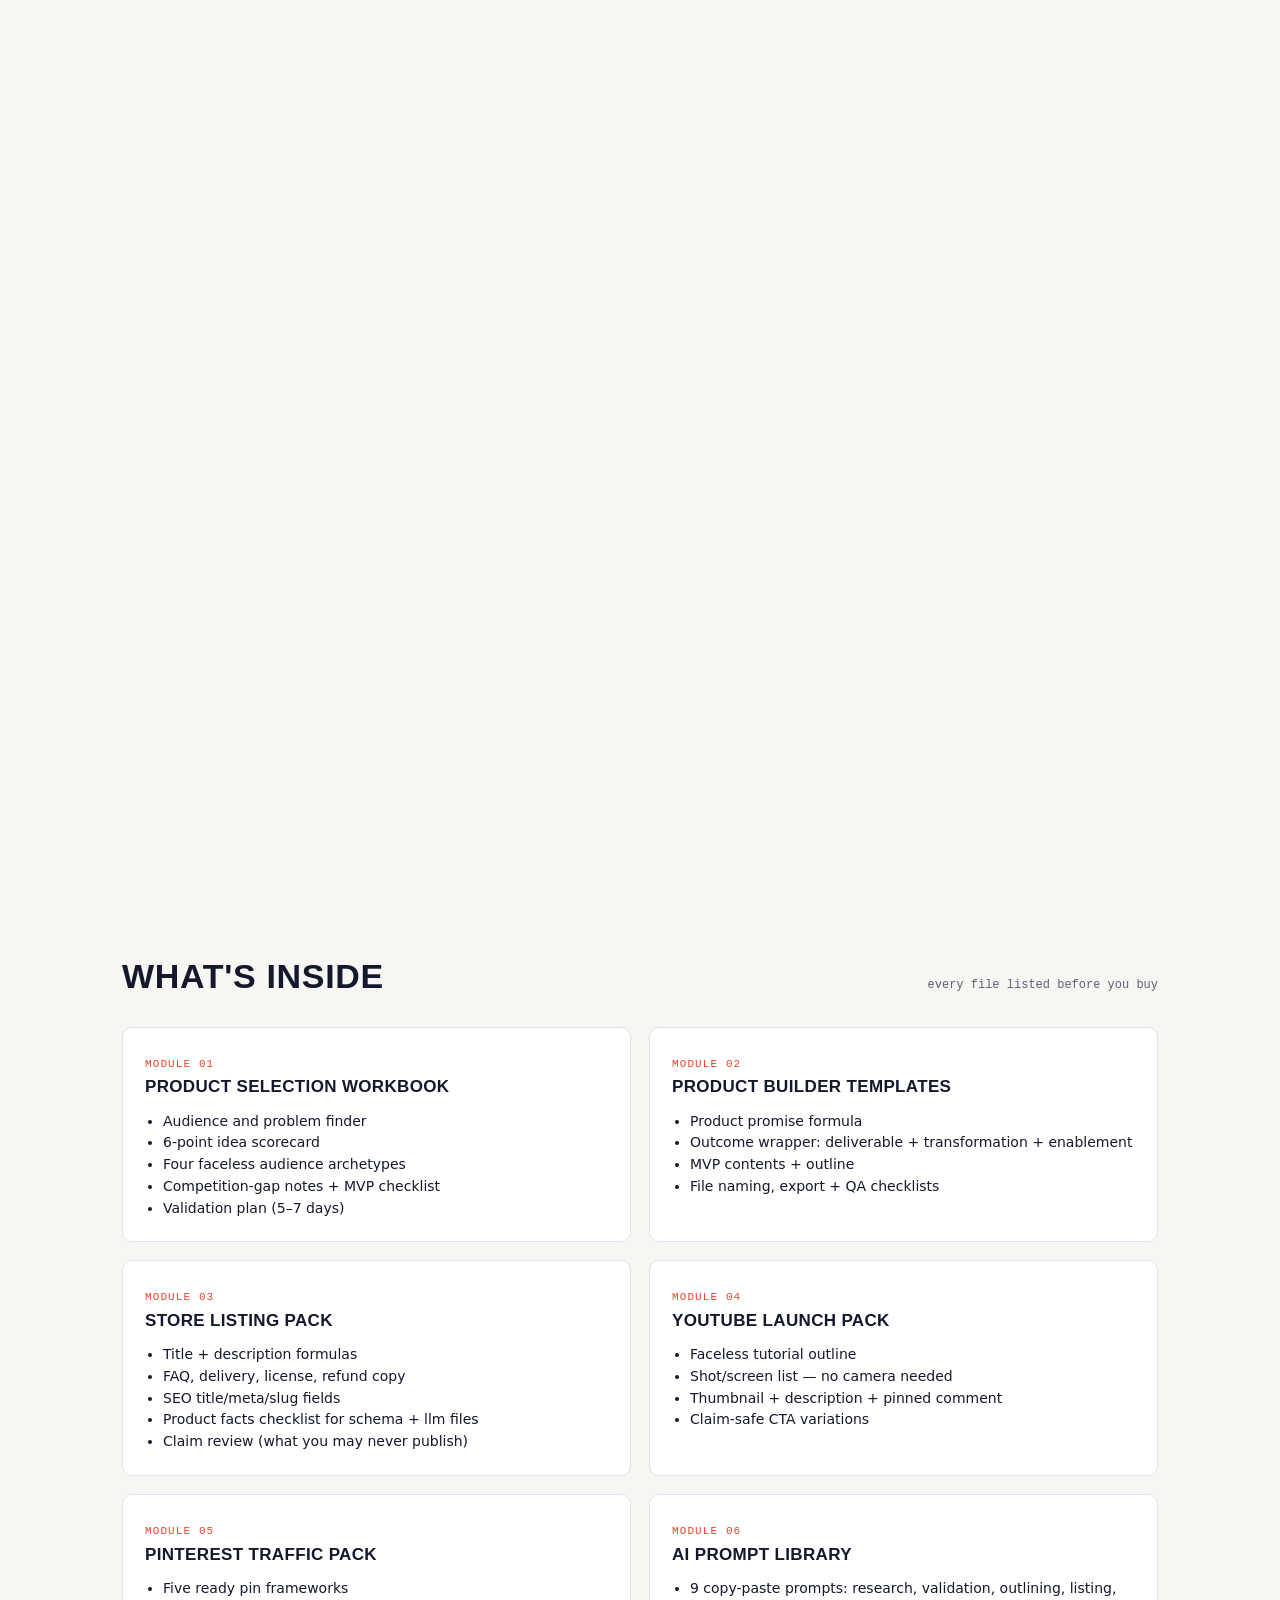
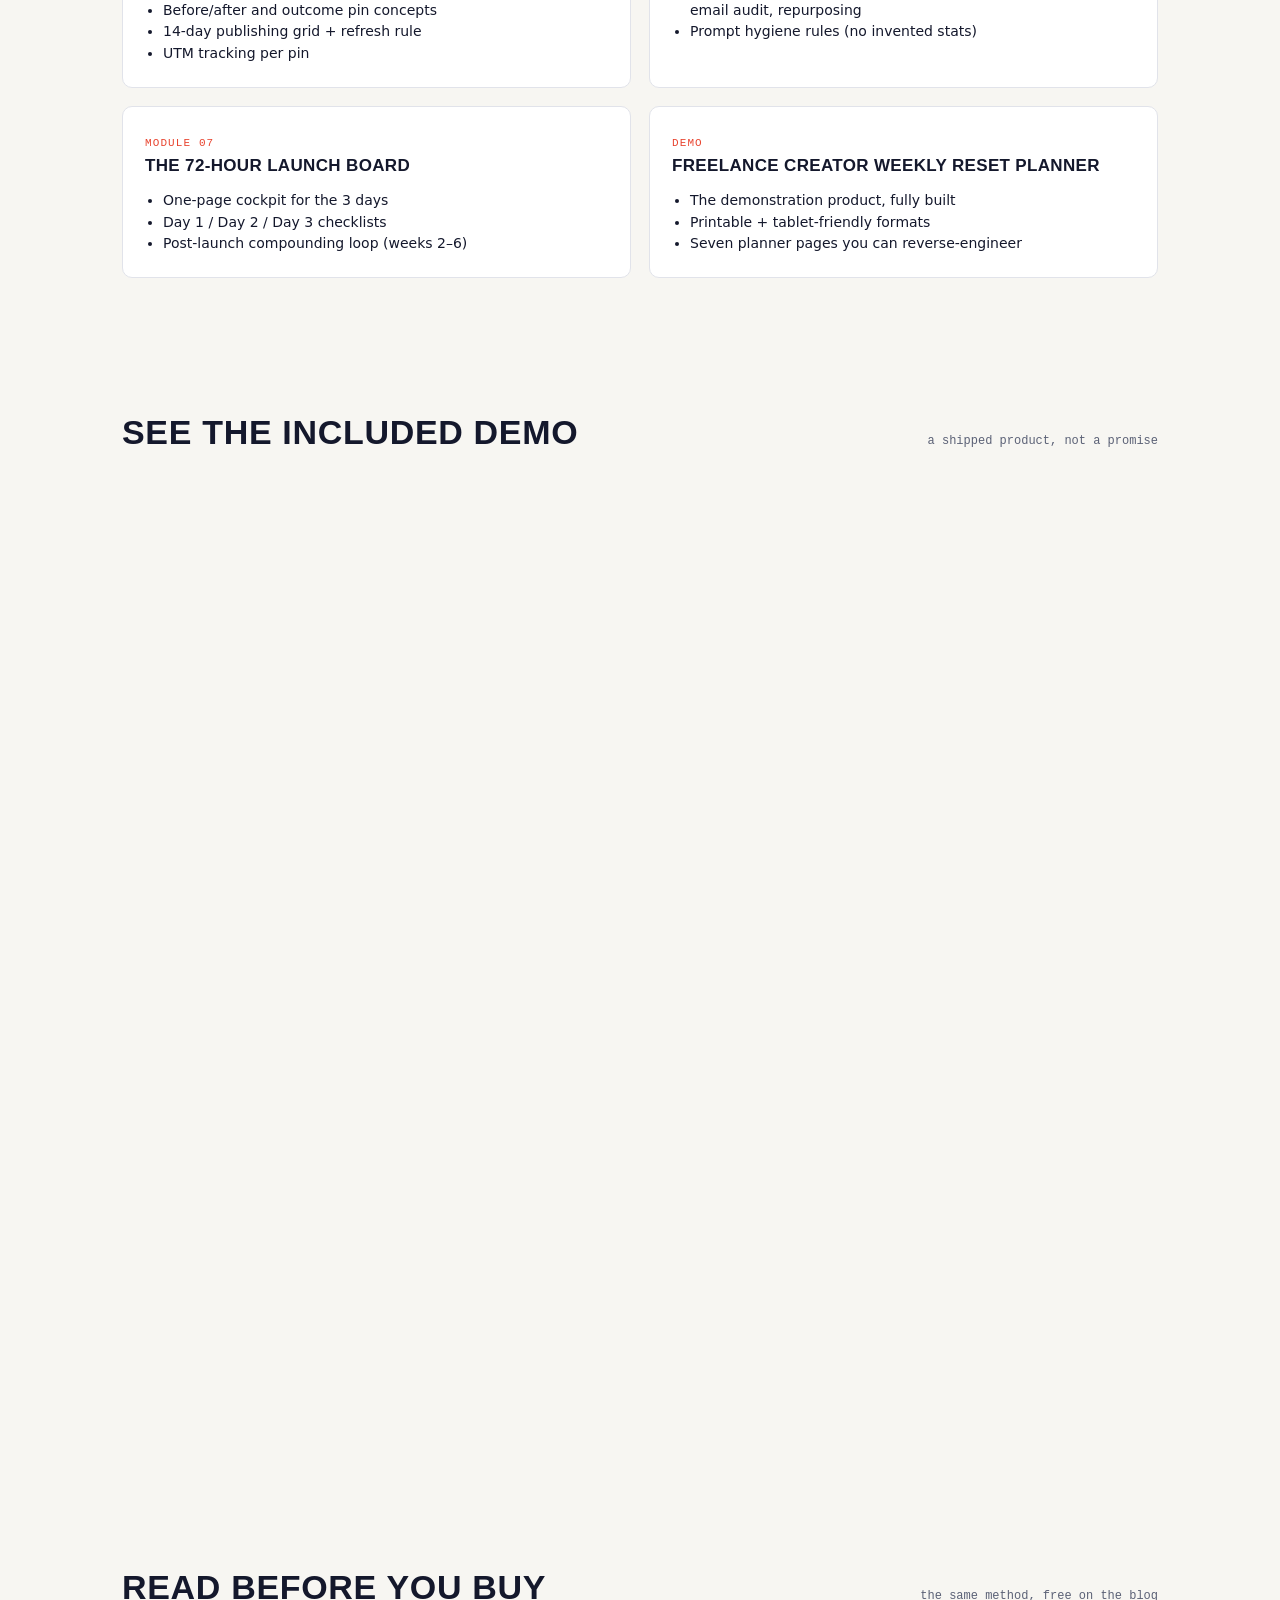
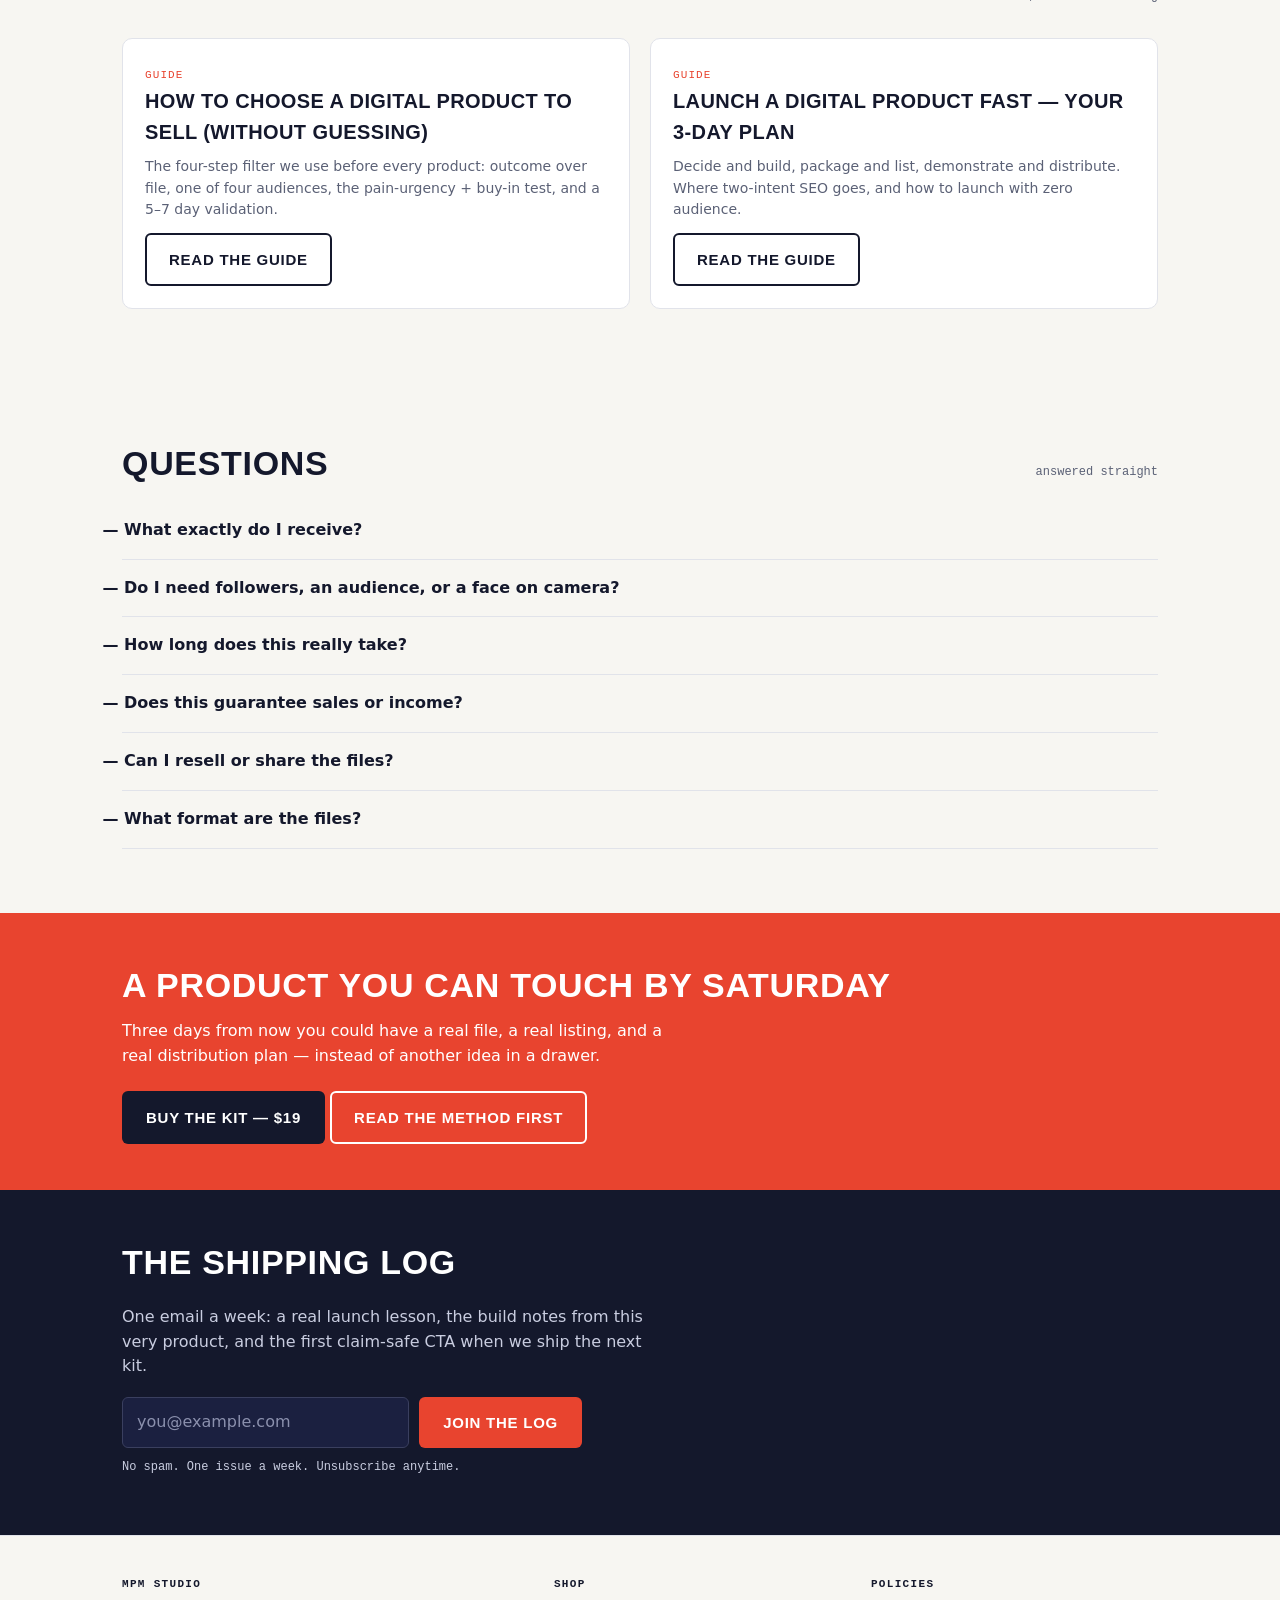
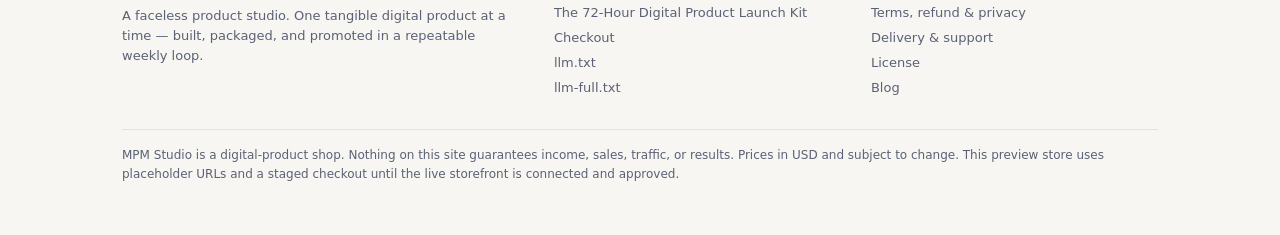
==== commit 01162681: "Add Terms/Refund/Privacy page; footer/nav links; publish AIEO files (2026-09-23)" ====
--- a/index.html
+++ b/index.html
@@ -5,7 +5,7 @@
 <meta name="viewport" content="width=device-width, initial-scale=1.0">
 <title>The 72-Hour Digital Product Launch Kit — Build, List, and Promote Your First Digital Offer</title>
 <meta name="description" content="Turn one useful idea into a finished digital product, a store-ready listing, and a 3-day promotion plan. Product workbook, builder templates, listing pack, YouTube + Pinterest packs, AI prompt library, and 72-hour launch board. Personal-use license, instant download.">
-<link rel="canonical" href="https://mpm-studio-4.myshopify.com/products/72-hour-digital-product-launch-kit">
+<link rel="canonical" href="https://mphomasenya113-droid.github.io/mpmstudio-store-/">
 <meta property="og:type" content="product">
 <meta property="og:title" content="The 72-Hour Digital Product Launch Kit">
 <meta property="og:description" content="A practical build-list-promote kit for creators who are done collecting ideas and ready to ship one product.">
@@ -25,7 +25,7 @@
     "priceCurrency": "USD",
     "priceValidUntil": "2026-12-31",
     "availability": "https://schema.org/InStock",
-    "url": "https://mpm-studio-4.myshopify.com/products/72-hour-digital-product-launch-kit"
+    "url": "https://mphomasenya113-droid.github.io/mpmstudio-store-/"
   },
   "aggregateRating": {
     "@type": "AggregateRating",
@@ -345,8 +345,8 @@
       <div>
         <h4>Policies</h4>
         <ul>
-          <li><a href="checkout.html">Delivery &amp; refund</a></li>
-          <li><a href="checkout.html">Support contact</a></li>
+          <li><a href="policies.html">Terms, refund &amp; privacy</a></li>
+          <li><a href="checkout.html">Delivery &amp; support</a></li>
           <li><a href="LICENSE.html">License</a></li>
           <li><a href="blog.html">Blog</a></li>
         </ul>
